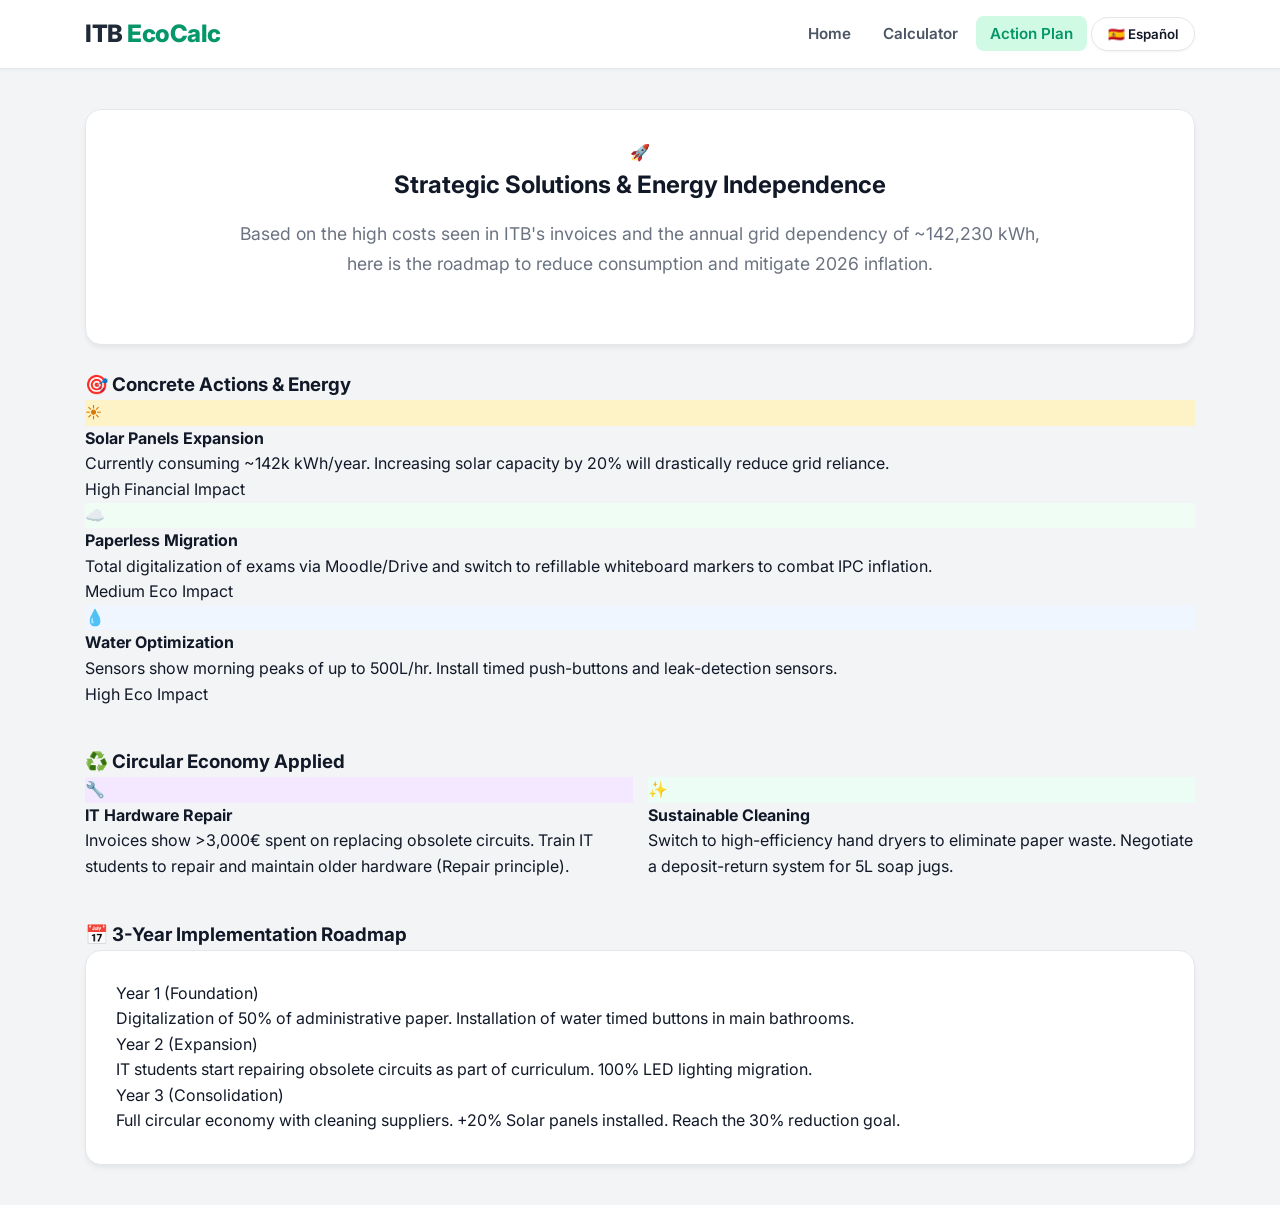
==== action-plan.html @ 1314c759 "Subiendo mi pagina web" ====
<!DOCTYPE html>
<html lang="en">
<head>
    <meta charset="UTF-8">
    <meta name="viewport" content="width=device-width, initial-scale=1.0">
    <title>Action Plan - ITB</title>
    <link href="https://fonts.googleapis.com/css2?family=Inter:wght@300;400;600;700&display=swap" rel="stylesheet">
    <link rel="stylesheet" href="css/style.css">
</head>
<body>
    <header class="navbar">
        <div class="nav-container">
            <h1 class="logo">ITB <span class="highlight">EcoCalc</span></h1>
            <nav>
                <a href="index.html" class="i18n" data-en="Home" data-es="Inicio">Home</a>
                <a href="calculator.html" class="i18n" data-en="Calculator" data-es="Calculadora">Calculator</a>
                <a href="action-plan.html" class="i18n active" data-en="Action Plan" data-es="Plan de Acción">Action Plan</a>
                <button class="lang-btn" onclick="toggleLang()" id="langBtn">🇪🇸 Español</button>
            </nav>
        </div>
    </header>

    <main class="container">
        <div class="card hero-card center-text">
            <span class="icon-huge">🚀</span>
            <h2 class="i18n" data-en="Strategic Solutions & Energy Independence" data-es="Soluciones Estratégicas e Independencia Energética">Strategic Solutions & Energy Independence</h2>
            <p class="i18n subtitle" style="margin-top: 15px;" data-en="Based on the high costs seen in ITB's invoices and the annual grid dependency of ~142,230 kWh, here is the roadmap to reduce consumption and mitigate 2026 inflation." data-es="Basado en los altos costes del ITB y la dependencia eléctrica anual de ~142.230 kWh, este es el plan para reducir el consumo y mitigar la inflación de 2026.">Based on the high costs seen in ITB's invoices and the annual grid dependency of ~142,230 kWh, here is the roadmap to reduce consumption and mitigate 2026 inflation.</p>
        </div>

        <h3 class="section-title i18n" data-en="🎯 Concrete Actions & Energy" data-es="🎯 Acciones Concretas y Energía">🎯 Concrete Actions & Energy</h3>
        
        <div class="grid-3">
            <div class="action-item">
                <div class="action-icon" style="background: #fef3c7; color: #d97706;">☀️</div>
                <h4 class="i18n" data-en="Solar Panels Expansion" data-es="Expansión Placas Solares">Solar Panels Expansion</h4>
                <p class="text-small i18n" data-en="Currently consuming ~142k kWh/year. Increasing solar capacity by 20% will drastically reduce grid reliance." data-es="Consumo actual de ~142k kWh/año. Aumentar la capacidad solar un 20% reducirá drásticamente la dependencia de la red.">Currently consuming ~142k kWh/year. Increasing solar capacity by 20% will drastically reduce grid reliance.</p>
                <span class="impact-badge impact-high i18n" data-en="High Financial Impact" data-es="Alto Impacto Financiero">High Financial Impact</span>
            </div>

            <div class="action-item">
                <div class="action-icon" style="background: #f0fdf4; color: #15803d;">☁️</div>
                <h4 class="i18n" data-en="Paperless Migration" data-es="Migración Cero Papel">Paperless Migration</h4>
                <p class="text-small i18n" data-en="Total digitalization of exams via Moodle/Drive and switch to refillable whiteboard markers to combat IPC inflation." data-es="Digitalización total de exámenes vía Moodle/Drive y cambio a rotuladores recargables para combatir la inflación.">Total digitalization of exams via Moodle/Drive and switch to refillable whiteboard markers to combat IPC inflation.</p>
                <span class="impact-badge impact-med i18n" data-en="Medium Eco Impact" data-es="Impacto Eco Medio">Medium Eco Impact</span>
            </div>

            <div class="action-item">
                <div class="action-icon" style="background: #eff6ff; color: #1d4ed8;">💧</div>
                <h4 class="i18n" data-en="Water Optimization" data-es="Optimización de Agua">Water Optimization</h4>
                <p class="text-small i18n" data-en="Sensors show morning peaks of up to 500L/hr. Install timed push-buttons and leak-detection sensors." data-es="Los sensores muestran picos matutinos de 500L/h. Instalar pulsadores temporizados y sensores de fugas.">Sensors show morning peaks of up to 500L/hr. Install timed push-buttons and leak-detection sensors.</p>
                <span class="impact-badge impact-high i18n" data-en="High Eco Impact" data-es="Alto Impacto Eco">High Eco Impact</span>
            </div>
        </div>

        <h3 class="section-title i18n" style="margin-top: 40px;" data-en="♻️ Circular Economy Applied" data-es="♻️ Economía Circular Aplicada">♻️ Circular Economy Applied</h3>
        
        <div class="grid-2">
            <div class="action-item">
                <div class="action-icon" style="background: #f3e8ff; color: #6d28d9;">🔧</div>
                <h4 class="i18n" data-en="IT Hardware Repair" data-es="Reparación Hardware IT">IT Hardware Repair</h4>
                <p class="text-small i18n" data-en="Invoices show >3,000€ spent on replacing obsolete circuits. Train IT students to repair and maintain older hardware (Repair principle)." data-es="Facturas de >3.000€ en reemplazar circuitos. Formar a alumnos para reparar hardware antiguo (Principio de Reparación).">Invoices show >3,000€ spent on replacing obsolete circuits. Train IT students to repair and maintain older hardware (Repair principle).</p>
            </div>

            <div class="action-item">
                <div class="action-icon" style="background: #ecfdf5; color: #047857;">✨</div>
                <h4 class="i18n" data-en="Sustainable Cleaning" data-es="Limpieza Sostenible">Sustainable Cleaning</h4>
                <p class="text-small i18n" data-en="Switch to high-efficiency hand dryers to eliminate paper waste. Negotiate a deposit-return system for 5L soap jugs." data-es="Secadores de aire de alta eficiencia para eliminar papel. Negociar sistema de retorno para garrafas de jabón de 5L.">Switch to high-efficiency hand dryers to eliminate paper waste. Negotiate a deposit-return system for 5L soap jugs.</p>
            </div>
        </div>

        <h3 class="section-title i18n" style="margin-top: 40px;" data-en="📅 3-Year Implementation Roadmap" data-es="📅 Roadmap de Implementación (3 Años)">📅 3-Year Implementation Roadmap</h3>
        
        <div class="card">
            <div class="timeline">
                <div class="timeline-step">
                    <div class="step-year i18n" data-en="Year 1 (Foundation)" data-es="Año 1 (Fundamentos)">Year 1 (Foundation)</div>
                    <div class="step-content">
                        <p class="i18n" data-en="Digitalization of 50% of administrative paper. Installation of water timed buttons in main bathrooms." data-es="Digitalización del 50% del papel administrativo. Instalación de pulsadores de agua en lavabos principales.">Digitalization of 50% of administrative paper. Installation of water timed buttons in main bathrooms.</p>
                    </div>
                </div>
                <div class="timeline-step">
                    <div class="step-year i18n" data-en="Year 2 (Expansion)" data-es="Año 2 (Expansión)">Year 2 (Expansion)</div>
                    <div class="step-content">
                        <p class="i18n" data-en="IT students start repairing obsolete circuits as part of curriculum. 100% LED lighting migration." data-es="Alumnos de IT comienzan a reparar circuitos como parte del temario. Migración 100% a iluminación LED.">IT students start repairing obsolete circuits as part of curriculum. 100% LED lighting migration.</p>
                    </div>
                </div>
                <div class="timeline-step">
                    <div class="step-year i18n" data-en="Year 3 (Consolidation)" data-es="Año 3 (Consolidación)">Year 3 (Consolidation)</div>
                    <div class="step-content">
                        <p class="i18n" data-en="Full circular economy with cleaning suppliers. +20% Solar panels installed. Reach the 30% reduction goal." data-es="Economía circular total con proveedores de limpieza. +20% Placas solares instaladas. Meta del 30% alcanzada.">Full circular economy with cleaning suppliers. +20% Solar panels installed. Reach the 30% reduction goal.</p>
                    </div>
                </div>
            </div>
        </div>

    </main>
    <script src="js/app.js"></script>
</body>
</html>
---- css/style.css ----
/* VARIABLES GLOBALES */
:root { 
    --primary: #059669; 
    --primary-light: #d1fae5; 
    --primary-dark: #047857;
    --dark: #111827; 
    --gray: #4b5563; 
    --light-gray: #6b7280;
    --bg: #f3f4f6; 
    --card: #ffffff; 
    --border: #e5e7eb; 
}

* { margin: 0; padding: 0; box-sizing: border-box; font-family: 'Inter', sans-serif; }
body { background: var(--bg); color: var(--dark); line-height: 1.6; }

/* NAVBAR */
.navbar { background: var(--card); border-bottom: 1px solid var(--border); position: sticky; top:0; z-index: 100; box-shadow: 0 1px 3px rgba(0,0,0,0.04);}
.nav-container { max-width: 1150px; margin: auto; padding: 15px 20px; display: flex; justify-content: space-between; align-items: center; flex-wrap: wrap; gap: 15px;}
.logo { font-size: 1.5rem; font-weight: 800; color: #1f2937; letter-spacing: -0.5px;}
.highlight { color: var(--primary); }
.nav-links { display: flex; align-items: center; gap: 8px; flex-wrap: wrap; justify-content: center;}
nav a { text-decoration: none; color: var(--gray); font-weight: 600; padding: 8px 14px; border-radius: 8px; font-size: 0.95rem; transition: all 0.2s;}
nav a:hover { background: #f3f4f6; color: var(--dark); }
nav a.active { background: var(--primary-light); color: var(--primary); }
.lang-btn { background: white; border: 1px solid var(--border); padding: 8px 16px; border-radius: 20px; cursor: pointer; font-weight: 600; box-shadow: 0 1px 2px rgba(0,0,0,0.05); transition: 0.2s; color: var(--dark);}
.lang-btn:hover { background: #f9fafb; transform: translateY(-1px); box-shadow: 0 2px 4px rgba(0,0,0,0.05);}

/* CONTENEDORES Y TARJETAS */
.container { max-width: 1150px; margin: 40px auto; padding: 0 20px; }
.card { background: var(--card); padding: 30px; border-radius: 16px; border: 1px solid var(--border); box-shadow: 0 4px 6px -1px rgba(0,0,0,0.05), 0 2px 4px -1px rgba(0,0,0,0.03); margin-bottom: 25px; }
.center-text { text-align: center; }

/* 🟢 HOME "PRO" DESIGN 🟢 */
.hero-pro { padding: 60px 30px !important; border-top: none !important; background: linear-gradient(180deg, #ffffff 0%, #f8fafc 100%); position: relative; overflow: hidden; }
.hero-logo { max-width: 260px; margin: 0 auto 25px auto; display: block; position: relative; z-index: 2;}
.gradient-text { font-size: 2.2rem; font-weight: 800; background: linear-gradient(90deg, #059669, #2563eb); -webkit-background-clip: text; -webkit-text-fill-color: transparent; margin-bottom: 20px; letter-spacing: -0.5px;}
.subtitle { color: var(--light-gray); font-size: 1.1rem; max-width: 800px; margin: 0 auto 35px auto; line-height: 1.7; position: relative; z-index: 2;}
.data-sources { display: flex; justify-content: center; gap: 15px; margin: 0 0 40px 0; flex-wrap: wrap; position: relative; z-index: 2;}
.pro-pill { background: #ffffff; padding: 10px 22px; border-radius: 999px; border: 1px solid #e2e8f0; font-size: 0.95rem; font-weight: 600; color: var(--dark); display: flex; align-items: center; gap: 10px; box-shadow: 0 2px 4px rgba(0,0,0,0.02); transition: all 0.3s cubic-bezier(0.4, 0, 0.2, 1); cursor: default; }
.pro-pill:hover { transform: translateY(-3px); box-shadow: 0 10px 15px -3px rgba(0,0,0,0.1); border-color: #cbd5e1; }
.pro-pill .emoji { font-size: 1.2rem; }
.btn-glow { display: inline-block; background: var(--primary); color: white; border: none; padding: 16px 40px; border-radius: 12px; font-weight: 700; font-size: 1.1rem; cursor: pointer; transition: all 0.3s; box-shadow: 0 10px 15px -3px rgba(5, 150, 105, 0.3); text-decoration: none; position: relative; z-index: 2; }
.btn-glow:hover { background: var(--primary-dark); transform: translateY(-2px); box-shadow: 0 15px 25px -5px rgba(5, 150, 105, 0.4); }

/* CALCULADORA */
.dashboard-layout { display: grid; grid-template-columns: 360px 1fr; gap: 25px; }
.input-group { margin-bottom: 18px; }
.input-group label { display: block; font-size: 0.85rem; font-weight: 700; margin-bottom: 6px; color: var(--gray); }
.input-group input, .input-group select { width: 100%; padding: 12px; border: 1px solid var(--border); border-radius: 8px; font-size: 0.95rem; outline: none; transition: border-color 0.2s; background: #fff;}
.input-group input:focus, .input-group select:focus { border-color: var(--primary); box-shadow: 0 0 0 3px var(--primary-light);}

.grid-2 { display: grid; grid-template-columns: repeat(2, 1fr); gap: 15px; }
.grid-2-mini { display: grid; grid-template-columns: repeat(2, 1fr); gap: 10px; }

.special-box { padding: 18px; border-radius: 10px; }
.warning-box { background: #fffbeb; border: 1px dashed #f59e0b; }
.info-box { background: #eff6ff; border: 1px dashed #3b82f6; }

/* MICRO-TOGGLES INTERACTIVOS */
.micro-toggles-interactive { display: flex; flex-direction: column; gap: 8px; }
.micro-row { display: flex; align-items: center; justify-content: space-between; background: white; padding: 8px 12px; border-radius: 6px; border: 1px solid #cbd5e1; font-size: 0.85rem; font-weight: 600; color: var(--dark); transition: 0.2s;}
.micro-row:hover { border-color: var(--primary); }
.micro-row input[type="number"] { width: 60px !important; padding: 4px 8px !important; text-align: right; border: 1px solid #e2e8f0 !important; border-radius: 4px; font-weight: bold; background: #f8fafc !important;}
.micro-row input[type="number"]:focus { border-color: var(--primary) !important; background: white !important;}

.label-span { flex: 1; margin-right: 10px; line-height: 1.3;}

/* Interruptor (Toggle Switch) */
.toggle-row { background: #f8fafc; border-color: #cbd5e1; padding: 10px 12px;}
.switch { position: relative; display: inline-block; width: 44px; height: 24px; margin: 0; flex-shrink: 0;}
.switch input { opacity: 0; width: 0; height: 0; }
.slider { position: absolute; cursor: pointer; top: 0; left: 0; right: 0; bottom: 0; background-color: #cbd5e1; transition: .4s; border-radius: 24px;}
.slider:before { position: absolute; content: ""; height: 18px; width: 18px; left: 3px; bottom: 3px; background-color: white; transition: .4s; border-radius: 50%; box-shadow: 0 1px 2px rgba(0,0,0,0.2);}
input:checked + .slider { background-color: var(--primary); }
input:focus + .slider { box-shadow: 0 0 1px var(--primary); }
input:checked + .slider:before { transform: translateX(20px); }

/* IPC Inteligente */
.ipc-container { display: flex; flex-direction: column; gap: 8px; }
.ipc-row { display: flex; align-items: center; justify-content: space-between; background: #ffffff; padding: 8px 12px; border-radius: 8px; border: 1px solid #bfdbfe; }
.year-input { width: 75px !important; border: none !important; background: transparent !important; font-weight: 800; color: #4338ca; padding: 0 !important; font-size: 0.95rem;}
.arrow-icon { color: #93c5fd; font-size: 0.9rem; }
.percent-wrapper { display: flex; align-items: center; background: #f8fafc; padding: 6px 10px; border-radius: 6px; border: 1px solid #e2e8f0; }
.percent-wrapper input { width: 60px !important; border: none !important; background: transparent !important; text-align: right; font-weight: 700; padding: 0 5px 0 0 !important; font-size: 0.95rem; color: var(--dark);}

/* Resultados y Gráfico */
.res-box { background: #f8fafc; padding: 20px; border-radius: 10px; border: 1px solid #e2e8f0; border-left: 6px solid var(--primary); font-variant-numeric: tabular-nums; }
.res-box strong { font-size: 0.8rem; color: var(--light-gray); text-transform: uppercase; letter-spacing: 0.5px; display: block; margin-bottom: 8px; font-weight: 700;}
.chart-box { position: relative; height: 350px; width: 100%; padding: 20px;}

.btn-pdf { background: #1e293b; color: white; border: none; padding: 16px 20px; border-radius: 10px; font-weight: 700; cursor: pointer; transition: 0.3s; font-size: 1.05rem; width: 100%; margin-top: 15px;}
.btn-pdf:hover { background: #0f172a; box-shadow: 0 4px 6px rgba(0,0,0,0.1);}

/* Tablas */
.table-responsive { overflow-x: auto; -webkit-overflow-scrolling: touch; border-radius: 8px; border: 1px solid var(--border);}
.styled-table { width: 100%; border-collapse: collapse; font-size: 0.95rem; min-width: 650px;}
.styled-table th, .styled-table td { border-bottom: 1px solid var(--border); padding: 14px 15px; text-align: left; }
.styled-table th { background-color: #f8fafc; font-weight: 700; color: var(--dark); text-transform: uppercase; font-size: 0.8rem; letter-spacing: 0.5px;}


/* =========================================
   🟢 IMPRESIÓN PDF NATIVA (SÚPER BLINDADA) 🟢
   ========================================= */
.print-only { display: none; }

@media print {
    @page { 
        size: A4 portrait; 
        margin: 15mm; 
    }
    
    body, html { 
        background: white !important; 
        width: 100% !important; 
        margin: 0 !important; 
        padding: 0 !important;
        font-size: 11px !important;
    }

    /* FORZAR COLORES: Esto intenta forzar al navegador a imprimir los fondos */
    * {
        -webkit-print-color-adjust: exact !important; 
        print-color-adjust: exact !important; 
        color-adjust: exact !important;
    }

    /* OCULTAR TODO LO QUE NO SEA RESULTADOS */
    .params-panel, .navbar, .btn-pdf, .lang-btn, header { 
        display: none !important; 
    }
    
    /* Cabecera oficial visible y espaciada */
    .print-only { 
        display: block !important; 
        text-align: center; 
        margin-bottom: 30px !important; 
    }
    .print-header img { max-height: 50px; margin-bottom: 10px; }
    .print-header h2 { color: #059669 !important; font-size: 22px; margin: 0; }
    .print-header p { color: #6b7280 !important; font-size: 12px; margin-top: 5px; }
    .print-header hr { border: 0; border-top: 2px solid #059669 !important; margin-top: 15px; }
    
    /* Contenedor principal 100% ancho */
    .dashboard-layout { display: block !important; width: 100% !important; }
    .results-area { width: 100% !important; display: block !important; }
    
    /* 🟢 REGLAS ANTI-SOLAPAMIENTO PARA EL GRÁFICO 🟢 */
    .chart-box { 
        position: relative !important;
        height: 250px !important; /* Forzamos altura máxima */
        width: 100% !important;
        padding: 0 !important; 
        margin-bottom: 40px !important; /* Espacio gigante abajo para que no pise nada */
        break-inside: avoid !important; 
        page-break-inside: avoid !important;
        display: block !important;
        overflow: hidden !important; /* Si sobra algo del canvas, se corta, pero no pisa */
        border: none !important;
        box-shadow: none !important;
    }
    
    /* 🟢 CONTENEDORES DE RESULTADOS (Flexbox forzado) 🟢 */
    .card { 
        box-shadow: none !important; 
        border: none !important; 
        margin-bottom: 25px !important; 
        padding: 0 !important;
    }
    
    .grid-2 { 
        display: flex !important; 
        flex-wrap: wrap !important; 
        gap: 15px !important; 
        justify-content: space-between !important;
        margin-bottom: 30px !important;
    }

    .res-box { 
        width: 48% !important; /* Mitad de la hoja exacta */
        margin-bottom: 15px !important; 
        padding: 15px !important;
        box-sizing: border-box !important;
        break-inside: avoid !important; 
        page-break-inside: avoid !important; 
        background-color: #f8fafc !important;
        border: 1px solid #e5e7eb !important;
        border-left: 6px solid #059669 !important;
    }
    
    /* 🟢 PROTEGER TABLA PREDICTIVA 🟢 */
    #predictionTableContainer { 
        break-inside: avoid !important; 
        page-break-inside: avoid !important; 
        margin-top: 20px !important;
    }
    .styled-table th { background-color: #f1f5f9 !important; border-bottom: 2px solid #cbd5e1 !important;}
    .styled-table td { border-bottom: 1px solid #e2e8f0 !important; }
}


/* RESPONSIVE DESIGN AVANZADO (MÓVILES) */
@media (max-width: 950px) { 
    .dashboard-layout { grid-template-columns: 1fr; } 
    .grid-3 { grid-template-columns: repeat(2, 1fr); } 
}
@media (max-width: 600px) { 
    .nav-container { justify-content: center; text-align: center; flex-direction: column;}
    .nav-links { flex-wrap: wrap; justify-content: center; gap: 8px;}
    .container { margin-top: 20px; padding: 0 12px;}
    .card { padding: 20px; }
    body:not(.pdf-export-mode) .grid-2 { grid-template-columns: 1fr; } 
    .chart-box { height: 250px; padding: 5px; }
    .grid-3 { grid-template-columns: 1fr; }
    .gradient-text { font-size: 1.6rem; }
    .subtitle { font-size: 0.95rem; text-align: left;}
    .data-sources { gap: 10px; }
    .pro-pill { padding: 8px 16px; font-size: 0.85rem; width: 100%; justify-content: center;}
    .btn-glow { width: 100%; padding: 14px; font-size: 1rem;}
    .micro-row { font-size: 0.8rem; } 
}
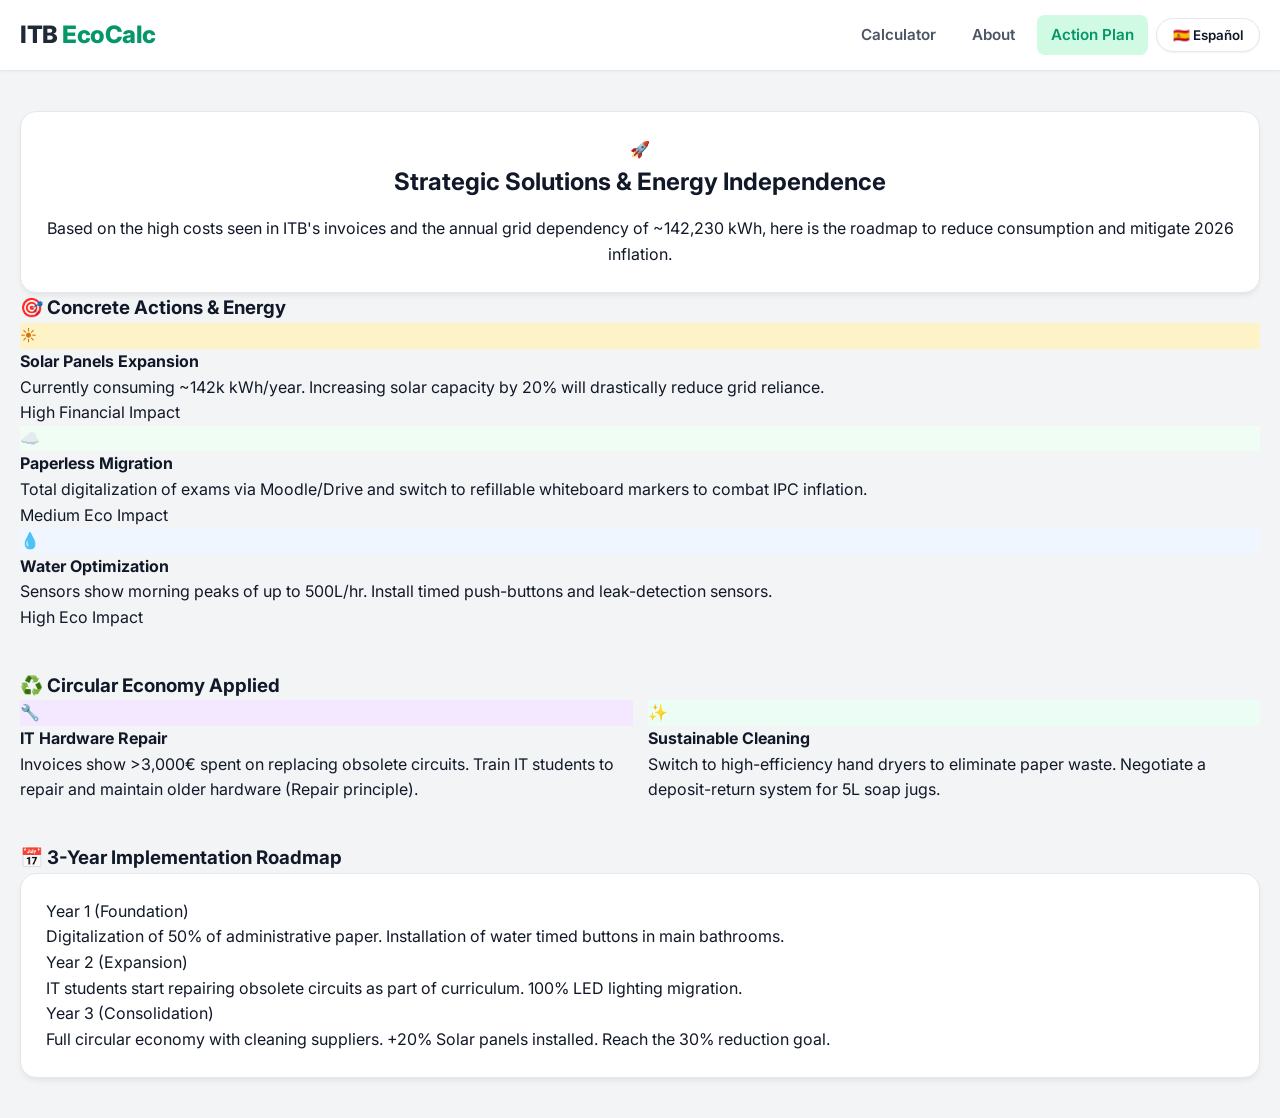
==== commit 6ccda3f7: "Actualizando mi pagina web" ====
--- a/action-plan.html
+++ b/action-plan.html
@@ -11,12 +11,14 @@
     <header class="navbar">
         <div class="nav-container">
             <h1 class="logo">ITB <span class="highlight">EcoCalc</span></h1>
-            <nav>
-                <a href="index.html" class="i18n" data-en="Home" data-es="Inicio">Home</a>
+            
+            <nav class="nav-links">
                 <a href="calculator.html" class="i18n" data-en="Calculator" data-es="Calculadora">Calculator</a>
+                <a href="index.html" class="i18n" data-en="About" data-es="Acerca de">About</a>
                 <a href="action-plan.html" class="i18n active" data-en="Action Plan" data-es="Plan de Acción">Action Plan</a>
                 <button class="lang-btn" onclick="toggleLang()" id="langBtn">🇪🇸 Español</button>
             </nav>
+
         </div>
     </header>
 
--- a/css/style.css
+++ b/css/style.css
@@ -16,7 +16,7 @@
 
 /* NAVBAR */
 .navbar { background: var(--card); border-bottom: 1px solid var(--border); position: sticky; top:0; z-index: 100; box-shadow: 0 1px 3px rgba(0,0,0,0.04);}
-.nav-container { max-width: 1150px; margin: auto; padding: 15px 20px; display: flex; justify-content: space-between; align-items: center; flex-wrap: wrap; gap: 15px;}
+.nav-container { max-width: 1450px; margin: auto; padding: 15px 20px; display: flex; justify-content: space-between; align-items: center; flex-wrap: wrap; gap: 15px;}
 .logo { font-size: 1.5rem; font-weight: 800; color: #1f2937; letter-spacing: -0.5px;}
 .highlight { color: var(--primary); }
 .nav-links { display: flex; align-items: center; gap: 8px; flex-wrap: wrap; justify-content: center;}
@@ -27,25 +27,24 @@
 .lang-btn:hover { background: #f9fafb; transform: translateY(-1px); box-shadow: 0 2px 4px rgba(0,0,0,0.05);}
 
 /* CONTENEDORES Y TARJETAS */
-.container { max-width: 1150px; margin: 40px auto; padding: 0 20px; }
-.card { background: var(--card); padding: 30px; border-radius: 16px; border: 1px solid var(--border); box-shadow: 0 4px 6px -1px rgba(0,0,0,0.05), 0 2px 4px -1px rgba(0,0,0,0.03); margin-bottom: 25px; }
+.container { max-width: 1450px; margin: 40px auto; padding: 0 20px; } /* Ancho expandido para 3 columnas */
+.card { background: var(--card); padding: 25px; border-radius: 16px; border: 1px solid var(--border); box-shadow: 0 4px 6px -1px rgba(0,0,0,0.05), 0 2px 4px -1px rgba(0,0,0,0.03); }
 .center-text { text-align: center; }
 
-/* 🟢 HOME "PRO" DESIGN 🟢 */
-.hero-pro { padding: 60px 30px !important; border-top: none !important; background: linear-gradient(180deg, #ffffff 0%, #f8fafc 100%); position: relative; overflow: hidden; }
-.hero-logo { max-width: 260px; margin: 0 auto 25px auto; display: block; position: relative; z-index: 2;}
-.gradient-text { font-size: 2.2rem; font-weight: 800; background: linear-gradient(90deg, #059669, #2563eb); -webkit-background-clip: text; -webkit-text-fill-color: transparent; margin-bottom: 20px; letter-spacing: -0.5px;}
-.subtitle { color: var(--light-gray); font-size: 1.1rem; max-width: 800px; margin: 0 auto 35px auto; line-height: 1.7; position: relative; z-index: 2;}
-.data-sources { display: flex; justify-content: center; gap: 15px; margin: 0 0 40px 0; flex-wrap: wrap; position: relative; z-index: 2;}
-.pro-pill { background: #ffffff; padding: 10px 22px; border-radius: 999px; border: 1px solid #e2e8f0; font-size: 0.95rem; font-weight: 600; color: var(--dark); display: flex; align-items: center; gap: 10px; box-shadow: 0 2px 4px rgba(0,0,0,0.02); transition: all 0.3s cubic-bezier(0.4, 0, 0.2, 1); cursor: default; }
-.pro-pill:hover { transform: translateY(-3px); box-shadow: 0 10px 15px -3px rgba(0,0,0,0.1); border-color: #cbd5e1; }
-.pro-pill .emoji { font-size: 1.2rem; }
-.btn-glow { display: inline-block; background: var(--primary); color: white; border: none; padding: 16px 40px; border-radius: 12px; font-weight: 700; font-size: 1.1rem; cursor: pointer; transition: all 0.3s; box-shadow: 0 10px 15px -3px rgba(5, 150, 105, 0.3); text-decoration: none; position: relative; z-index: 2; }
-.btn-glow:hover { background: var(--primary-dark); transform: translateY(-2px); box-shadow: 0 15px 25px -5px rgba(5, 150, 105, 0.4); }
+/* 🟢 CALCULADORA: ESTRUCTURA 3 COLUMNAS 🟢 */
+.dashboard-layout { 
+    display: grid; 
+    grid-template-columns: 290px 1fr 340px; /* Panel Izq | Centro Gráfico | Panel Der */
+    gap: 25px; 
+    align-items: start;
+}
+.left-panel { display: flex; flex-direction: column; gap: 25px; }
+.right-panel { display: flex; flex-direction: column; gap: 25px; }
+.center-panel { display: flex; flex-direction: column; gap: 25px; min-width: 0; } /* min-width 0 evita que el chart desborde */
 
-/* CALCULADORA */
-.dashboard-layout { display: grid; grid-template-columns: 360px 1fr; gap: 25px; }
-.input-group { margin-bottom: 18px; }
+
+/* INPUTS GENERALES */
+.input-group { margin-bottom: 15px; }
 .input-group label { display: block; font-size: 0.85rem; font-weight: 700; margin-bottom: 6px; color: var(--gray); }
 .input-group input, .input-group select { width: 100%; padding: 12px; border: 1px solid var(--border); border-radius: 8px; font-size: 0.95rem; outline: none; transition: border-color 0.2s; background: #fff;}
 .input-group input:focus, .input-group select:focus { border-color: var(--primary); box-shadow: 0 0 0 3px var(--primary-light);}
@@ -57,16 +56,26 @@
 .warning-box { background: #fffbeb; border: 1px dashed #f59e0b; }
 .info-box { background: #eff6ff; border: 1px dashed #3b82f6; }
 
-/* MICRO-TOGGLES INTERACTIVOS */
+/* 🟢 MICRO-TOGGLES INTERACTIVOS (SWITCHES Y SLIDERS) 🟢 */
 .micro-toggles-interactive { display: flex; flex-direction: column; gap: 8px; }
 .micro-row { display: flex; align-items: center; justify-content: space-between; background: white; padding: 8px 12px; border-radius: 6px; border: 1px solid #cbd5e1; font-size: 0.85rem; font-weight: 600; color: var(--dark); transition: 0.2s;}
 .micro-row:hover { border-color: var(--primary); }
-.micro-row input[type="number"] { width: 60px !important; padding: 4px 8px !important; text-align: right; border: 1px solid #e2e8f0 !important; border-radius: 4px; font-weight: bold; background: #f8fafc !important;}
+
+/* Sliders numéricos reducidos para encajar perfecto en la derecha */
+.micro-row input[type="number"] { 
+    width: 55px !important; 
+    padding: 2px 5px !important; 
+    text-align: right; 
+    border: 1px solid #e2e8f0 !important; 
+    border-radius: 4px; 
+    font-weight: bold; 
+    background: #f8fafc !important;
+}
 .micro-row input[type="number"]:focus { border-color: var(--primary) !important; background: white !important;}
 
 .label-span { flex: 1; margin-right: 10px; line-height: 1.3;}
 
-/* Interruptor (Toggle Switch) */
+/* Interruptor (Toggle Switch) iOS Style */
 .toggle-row { background: #f8fafc; border-color: #cbd5e1; padding: 10px 12px;}
 .switch { position: relative; display: inline-block; width: 44px; height: 24px; margin: 0; flex-shrink: 0;}
 .switch input { opacity: 0; width: 0; height: 0; }
@@ -105,117 +114,76 @@
 .print-only { display: none; }
 
 @media print {
-    @page { 
-        size: A4 portrait; 
-        margin: 15mm; 
-    }
+    @page { size: A4 portrait; margin: 15mm; }
     
-    body, html { 
-        background: white !important; 
-        width: 100% !important; 
-        margin: 0 !important; 
-        padding: 0 !important;
-        font-size: 11px !important;
-    }
+    body, html { background: white !important; width: 100% !important; margin: 0 !important; padding: 0 !important; font-size: 11px !important;}
+    * { -webkit-print-color-adjust: exact !important; print-color-adjust: exact !important; color-adjust: exact !important; }
 
-    /* FORZAR COLORES: Esto intenta forzar al navegador a imprimir los fondos */
-    * {
-        -webkit-print-color-adjust: exact !important; 
-        print-color-adjust: exact !important; 
-        color-adjust: exact !important;
-    }
-
-    /* OCULTAR TODO LO QUE NO SEA RESULTADOS */
-    .params-panel, .navbar, .btn-pdf, .lang-btn, header { 
-        display: none !important; 
-    }
+    /* Ocultar las columnas laterales y controles al imprimir */
+    .params-panel, .navbar, .btn-pdf, .lang-btn, header, .left-panel, .right-panel { display: none !important; }
     
-    /* Cabecera oficial visible y espaciada */
-    .print-only { 
-        display: block !important; 
-        text-align: center; 
-        margin-bottom: 30px !important; 
-    }
+    .print-only { display: block !important; text-align: center; margin-bottom: 30px !important; }
     .print-header img { max-height: 50px; margin-bottom: 10px; }
     .print-header h2 { color: #059669 !important; font-size: 22px; margin: 0; }
     .print-header p { color: #6b7280 !important; font-size: 12px; margin-top: 5px; }
     .print-header hr { border: 0; border-top: 2px solid #059669 !important; margin-top: 15px; }
     
-    /* Contenedor principal 100% ancho */
     .dashboard-layout { display: block !important; width: 100% !important; }
     .results-area { width: 100% !important; display: block !important; }
     
-    /* 🟢 REGLAS ANTI-SOLAPAMIENTO PARA EL GRÁFICO 🟢 */
-    .chart-box { 
-        position: relative !important;
-        height: 250px !important; /* Forzamos altura máxima */
-        width: 100% !important;
-        padding: 0 !important; 
-        margin-bottom: 40px !important; /* Espacio gigante abajo para que no pise nada */
-        break-inside: avoid !important; 
-        page-break-inside: avoid !important;
-        display: block !important;
-        overflow: hidden !important; /* Si sobra algo del canvas, se corta, pero no pisa */
-        border: none !important;
-        box-shadow: none !important;
-    }
+    .chart-box { position: relative !important; height: 250px !important; width: 100% !important; padding: 0 !important; margin-bottom: 40px !important; break-inside: avoid !important; page-break-inside: avoid !important; display: block !important; overflow: hidden !important; border: none !important; box-shadow: none !important;}
     
-    /* 🟢 CONTENEDORES DE RESULTADOS (Flexbox forzado) 🟢 */
-    .card { 
-        box-shadow: none !important; 
-        border: none !important; 
-        margin-bottom: 25px !important; 
-        padding: 0 !important;
-    }
+    .card { box-shadow: none !important; border: none !important; margin-bottom: 25px !important; padding: 0 !important;}
+    .grid-2 { display: flex !important; flex-wrap: wrap !important; gap: 15px !important; justify-content: space-between !important; margin-bottom: 30px !important;}
+    .res-box { width: 48% !important; margin-bottom: 15px !important; padding: 15px !important; box-sizing: border-box !important; break-inside: avoid !important; page-break-inside: avoid !important; background-color: #f8fafc !important; border: 1px solid #e5e7eb !important; border-left: 6px solid #059669 !important;}
     
-    .grid-2 { 
-        display: flex !important; 
-        flex-wrap: wrap !important; 
-        gap: 15px !important; 
-        justify-content: space-between !important;
-        margin-bottom: 30px !important;
-    }
-
-    .res-box { 
-        width: 48% !important; /* Mitad de la hoja exacta */
-        margin-bottom: 15px !important; 
-        padding: 15px !important;
-        box-sizing: border-box !important;
-        break-inside: avoid !important; 
-        page-break-inside: avoid !important; 
-        background-color: #f8fafc !important;
-        border: 1px solid #e5e7eb !important;
-        border-left: 6px solid #059669 !important;
-    }
-    
-    /* 🟢 PROTEGER TABLA PREDICTIVA 🟢 */
-    #predictionTableContainer { 
-        break-inside: avoid !important; 
-        page-break-inside: avoid !important; 
-        margin-top: 20px !important;
-    }
+    #predictionTableContainer { break-inside: avoid !important; page-break-inside: avoid !important; margin-top: 20px !important;}
     .styled-table th { background-color: #f1f5f9 !important; border-bottom: 2px solid #cbd5e1 !important;}
     .styled-table td { border-bottom: 1px solid #e2e8f0 !important; }
 }
 
 
-/* RESPONSIVE DESIGN AVANZADO (MÓVILES) */
-@media (max-width: 950px) { 
-    .dashboard-layout { grid-template-columns: 1fr; } 
-    .grid-3 { grid-template-columns: repeat(2, 1fr); } 
+/* =========================================
+   📱 DISEÑO ULTRA-RESPONSIVE (MÓVIL & TABLET)
+   ========================================= */
+/* Pantallas medianas (iPads, portátiles pequeños) */
+@media (max-width: 1250px) {
+    .dashboard-layout { 
+        grid-template-columns: 300px 1fr; /* Pasa a 2 columnas */
+    }
+    .right-panel { 
+        grid-column: 1 / -1; /* El panel derecho (filtros) baja abajo del todo y se expande */
+        flex-direction: row; 
+        flex-wrap: wrap; 
+    }
+    .right-panel > * { flex: 1 1 300px; } /* Las tarjetas de filtros se dividen en dos columnas abajo */
 }
-@media (max-width: 600px) { 
+
+/* Teléfonos Móviles y pantallas pequeñas */
+@media (max-width: 900px) { 
     .nav-container { justify-content: center; text-align: center; flex-direction: column;}
     .nav-links { flex-wrap: wrap; justify-content: center; gap: 8px;}
     .container { margin-top: 20px; padding: 0 12px;}
+    
+    .dashboard-layout { 
+        display: flex; 
+        flex-direction: column; /* Todo se pone en 1 sola columna vertical */
+    }
+    
+    .right-panel { flex-direction: column; }
+    body:not(.pdf-export-mode) .grid-2 { grid-template-columns: 1fr; } 
+    .chart-box { height: 280px; padding: 10px; }
+    
+    /* Touch UI Tweaks: Botones más grandes para dedos */
     .card { padding: 20px; }
-    body:not(.pdf-export-mode) .grid-2 { grid-template-columns: 1fr; } 
-    .chart-box { height: 250px; padding: 5px; }
-    .grid-3 { grid-template-columns: 1fr; }
+    .micro-row { padding: 14px 12px; font-size: 0.9rem; } /* Más gordos para tocar fácil */
+    .toggle-row { padding: 16px 12px; }
+    
+    /* Textos home responsive */
+    .hero-pro { padding: 40px 20px !important;}
     .gradient-text { font-size: 1.6rem; }
     .subtitle { font-size: 0.95rem; text-align: left;}
     .data-sources { gap: 10px; }
     .pro-pill { padding: 8px 16px; font-size: 0.85rem; width: 100%; justify-content: center;}
     .btn-glow { width: 100%; padding: 14px; font-size: 1rem;}
-    .micro-row { font-size: 0.8rem; } 
 }
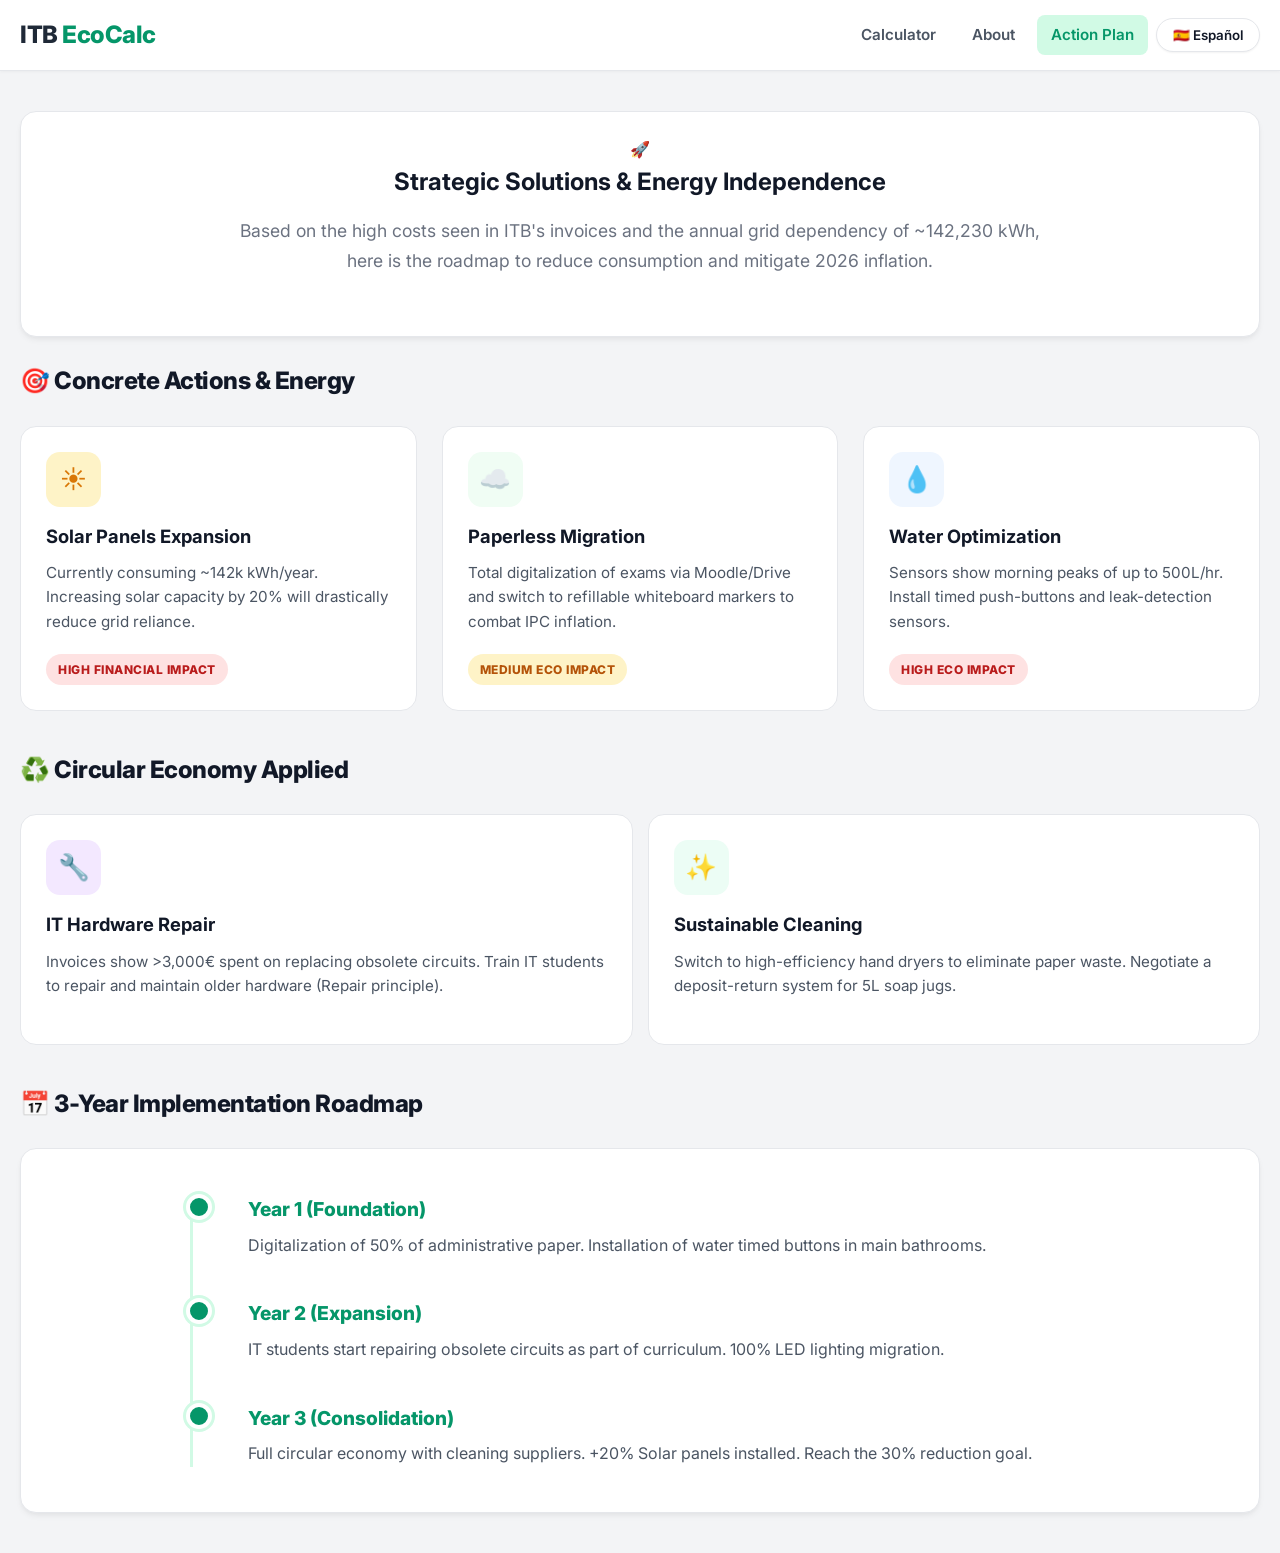
==== commit 853cbb87: "a" ====
--- a/action-plan.html
+++ b/action-plan.html
@@ -3,7 +3,7 @@
 <head>
     <meta charset="UTF-8">
     <meta name="viewport" content="width=device-width, initial-scale=1.0">
-    <title>Action Plan - ITB</title>
+    <title>Action Plan - ITB EcoCalc</title>
     <link href="https://fonts.googleapis.com/css2?family=Inter:wght@300;400;600;700&display=swap" rel="stylesheet">
     <link rel="stylesheet" href="css/style.css">
 </head>
@@ -11,14 +11,12 @@
     <header class="navbar">
         <div class="nav-container">
             <h1 class="logo">ITB <span class="highlight">EcoCalc</span></h1>
-            
             <nav class="nav-links">
-                <a href="calculator.html" class="i18n" data-en="Calculator" data-es="Calculadora">Calculator</a>
-                <a href="index.html" class="i18n" data-en="About" data-es="Acerca de">About</a>
+                <a href="index.html" class="i18n" data-en="Calculator" data-es="Calculadora">Calculator</a>
+                <a href="about.html" class="i18n" data-en="About" data-es="Acerca de">About</a>
                 <a href="action-plan.html" class="i18n active" data-en="Action Plan" data-es="Plan de Acción">Action Plan</a>
                 <button class="lang-btn" onclick="toggleLang()" id="langBtn">🇪🇸 Español</button>
             </nav>
-
         </div>
     </header>
 
@@ -30,7 +28,6 @@
         </div>
 
         <h3 class="section-title i18n" data-en="🎯 Concrete Actions & Energy" data-es="🎯 Acciones Concretas y Energía">🎯 Concrete Actions & Energy</h3>
-        
         <div class="grid-3">
             <div class="action-item">
                 <div class="action-icon" style="background: #fef3c7; color: #d97706;">☀️</div>
@@ -38,14 +35,12 @@
                 <p class="text-small i18n" data-en="Currently consuming ~142k kWh/year. Increasing solar capacity by 20% will drastically reduce grid reliance." data-es="Consumo actual de ~142k kWh/año. Aumentar la capacidad solar un 20% reducirá drásticamente la dependencia de la red.">Currently consuming ~142k kWh/year. Increasing solar capacity by 20% will drastically reduce grid reliance.</p>
                 <span class="impact-badge impact-high i18n" data-en="High Financial Impact" data-es="Alto Impacto Financiero">High Financial Impact</span>
             </div>
-
             <div class="action-item">
                 <div class="action-icon" style="background: #f0fdf4; color: #15803d;">☁️</div>
                 <h4 class="i18n" data-en="Paperless Migration" data-es="Migración Cero Papel">Paperless Migration</h4>
                 <p class="text-small i18n" data-en="Total digitalization of exams via Moodle/Drive and switch to refillable whiteboard markers to combat IPC inflation." data-es="Digitalización total de exámenes vía Moodle/Drive y cambio a rotuladores recargables para combatir la inflación.">Total digitalization of exams via Moodle/Drive and switch to refillable whiteboard markers to combat IPC inflation.</p>
                 <span class="impact-badge impact-med i18n" data-en="Medium Eco Impact" data-es="Impacto Eco Medio">Medium Eco Impact</span>
             </div>
-
             <div class="action-item">
                 <div class="action-icon" style="background: #eff6ff; color: #1d4ed8;">💧</div>
                 <h4 class="i18n" data-en="Water Optimization" data-es="Optimización de Agua">Water Optimization</h4>
@@ -55,14 +50,12 @@
         </div>
 
         <h3 class="section-title i18n" style="margin-top: 40px;" data-en="♻️ Circular Economy Applied" data-es="♻️ Economía Circular Aplicada">♻️ Circular Economy Applied</h3>
-        
         <div class="grid-2">
             <div class="action-item">
                 <div class="action-icon" style="background: #f3e8ff; color: #6d28d9;">🔧</div>
                 <h4 class="i18n" data-en="IT Hardware Repair" data-es="Reparación Hardware IT">IT Hardware Repair</h4>
                 <p class="text-small i18n" data-en="Invoices show >3,000€ spent on replacing obsolete circuits. Train IT students to repair and maintain older hardware (Repair principle)." data-es="Facturas de >3.000€ en reemplazar circuitos. Formar a alumnos para reparar hardware antiguo (Principio de Reparación).">Invoices show >3,000€ spent on replacing obsolete circuits. Train IT students to repair and maintain older hardware (Repair principle).</p>
             </div>
-
             <div class="action-item">
                 <div class="action-icon" style="background: #ecfdf5; color: #047857;">✨</div>
                 <h4 class="i18n" data-en="Sustainable Cleaning" data-es="Limpieza Sostenible">Sustainable Cleaning</h4>
@@ -71,7 +64,6 @@
         </div>
 
         <h3 class="section-title i18n" style="margin-top: 40px;" data-en="📅 3-Year Implementation Roadmap" data-es="📅 Roadmap de Implementación (3 Años)">📅 3-Year Implementation Roadmap</h3>
-        
         <div class="card">
             <div class="timeline">
                 <div class="timeline-step">
@@ -94,7 +86,6 @@
                 </div>
             </div>
         </div>
-
     </main>
     <script src="js/app.js"></script>
 </body>
--- a/css/style.css
+++ b/css/style.css
@@ -27,21 +27,27 @@
 .lang-btn:hover { background: #f9fafb; transform: translateY(-1px); box-shadow: 0 2px 4px rgba(0,0,0,0.05);}
 
 /* CONTENEDORES Y TARJETAS */
-.container { max-width: 1450px; margin: 40px auto; padding: 0 20px; } /* Ancho expandido para 3 columnas */
-.card { background: var(--card); padding: 25px; border-radius: 16px; border: 1px solid var(--border); box-shadow: 0 4px 6px -1px rgba(0,0,0,0.05), 0 2px 4px -1px rgba(0,0,0,0.03); }
+.container { max-width: 1450px; margin: 40px auto; padding: 0 20px; } 
+.card { background: var(--card); padding: 25px; border-radius: 16px; border: 1px solid var(--border); box-shadow: 0 4px 6px -1px rgba(0,0,0,0.05), 0 2px 4px -1px rgba(0,0,0,0.03); margin-bottom: 25px; }
 .center-text { text-align: center; }
 
 /* 🟢 CALCULADORA: ESTRUCTURA 3 COLUMNAS 🟢 */
-.dashboard-layout { 
-    display: grid; 
-    grid-template-columns: 290px 1fr 340px; /* Panel Izq | Centro Gráfico | Panel Der */
-    gap: 25px; 
-    align-items: start;
-}
-.left-panel { display: flex; flex-direction: column; gap: 25px; }
-.right-panel { display: flex; flex-direction: column; gap: 25px; }
-.center-panel { display: flex; flex-direction: column; gap: 25px; min-width: 0; } /* min-width 0 evita que el chart desborde */
+.dashboard-layout { display: grid; grid-template-columns: 290px 1fr 340px; gap: 25px; align-items: start; }
+.left-panel { display: flex; flex-direction: column; gap: 0px; }
+.right-panel { display: flex; flex-direction: column; gap: 0px; }
+.center-panel { display: flex; flex-direction: column; min-width: 0; } 
 
+/* HOME PRO DESIGN */
+.hero-pro { padding: 60px 30px !important; border-top: none !important; background: linear-gradient(180deg, #ffffff 0%, #f8fafc 100%); position: relative; overflow: hidden; }
+.hero-logo { max-width: 260px; margin: 0 auto 25px auto; display: block; position: relative; z-index: 2;}
+.gradient-text { font-size: 2.2rem; font-weight: 800; background: linear-gradient(90deg, #059669, #2563eb); -webkit-background-clip: text; -webkit-text-fill-color: transparent; margin-bottom: 20px; letter-spacing: -0.5px;}
+.subtitle { color: var(--light-gray); font-size: 1.1rem; max-width: 800px; margin: 0 auto 35px auto; line-height: 1.7; position: relative; z-index: 2;}
+.data-sources { display: flex; justify-content: center; gap: 15px; margin: 0 0 40px 0; flex-wrap: wrap; position: relative; z-index: 2;}
+.pro-pill { background: #ffffff; padding: 10px 22px; border-radius: 999px; border: 1px solid #e2e8f0; font-size: 0.95rem; font-weight: 600; color: var(--dark); display: flex; align-items: center; gap: 10px; box-shadow: 0 2px 4px rgba(0,0,0,0.02); transition: all 0.3s cubic-bezier(0.4, 0, 0.2, 1); cursor: default; }
+.pro-pill:hover { transform: translateY(-3px); box-shadow: 0 10px 15px -3px rgba(0,0,0,0.1); border-color: #cbd5e1; }
+.pro-pill .emoji { font-size: 1.2rem; }
+.btn-glow { display: inline-block; background: var(--primary); color: white; border: none; padding: 16px 40px; border-radius: 12px; font-weight: 700; font-size: 1.1rem; cursor: pointer; transition: all 0.3s; box-shadow: 0 10px 15px -3px rgba(5, 150, 105, 0.3); text-decoration: none; position: relative; z-index: 2; }
+.btn-glow:hover { background: var(--primary-dark); transform: translateY(-2px); box-shadow: 0 15px 25px -5px rgba(5, 150, 105, 0.4); }
 
 /* INPUTS GENERALES */
 .input-group { margin-bottom: 15px; }
@@ -56,26 +62,14 @@
 .warning-box { background: #fffbeb; border: 1px dashed #f59e0b; }
 .info-box { background: #eff6ff; border: 1px dashed #3b82f6; }
 
-/* 🟢 MICRO-TOGGLES INTERACTIVOS (SWITCHES Y SLIDERS) 🟢 */
+/* 🟢 MICRO-TOGGLES INTERACTIVOS 🟢 */
 .micro-toggles-interactive { display: flex; flex-direction: column; gap: 8px; }
 .micro-row { display: flex; align-items: center; justify-content: space-between; background: white; padding: 8px 12px; border-radius: 6px; border: 1px solid #cbd5e1; font-size: 0.85rem; font-weight: 600; color: var(--dark); transition: 0.2s;}
 .micro-row:hover { border-color: var(--primary); }
-
-/* Sliders numéricos reducidos para encajar perfecto en la derecha */
-.micro-row input[type="number"] { 
-    width: 55px !important; 
-    padding: 2px 5px !important; 
-    text-align: right; 
-    border: 1px solid #e2e8f0 !important; 
-    border-radius: 4px; 
-    font-weight: bold; 
-    background: #f8fafc !important;
-}
+.micro-row input[type="number"] { width: 55px !important; padding: 2px 5px !important; text-align: right; border: 1px solid #e2e8f0 !important; border-radius: 4px; font-weight: bold; background: #f8fafc !important;}
 .micro-row input[type="number"]:focus { border-color: var(--primary) !important; background: white !important;}
 
 .label-span { flex: 1; margin-right: 10px; line-height: 1.3;}
-
-/* Interruptor (Toggle Switch) iOS Style */
 .toggle-row { background: #f8fafc; border-color: #cbd5e1; padding: 10px 12px;}
 .switch { position: relative; display: inline-block; width: 44px; height: 24px; margin: 0; flex-shrink: 0;}
 .switch input { opacity: 0; width: 0; height: 0; }
@@ -107,83 +101,70 @@
 .styled-table th, .styled-table td { border-bottom: 1px solid var(--border); padding: 14px 15px; text-align: left; }
 .styled-table th { background-color: #f8fafc; font-weight: 700; color: var(--dark); text-transform: uppercase; font-size: 0.8rem; letter-spacing: 0.5px;}
 
+/* ACTION PLAN */
+.section-title { font-size: 1.5rem; color: var(--dark); margin-bottom: 25px; font-weight: 800; letter-spacing: -0.5px;}
+.grid-3 { display: grid; grid-template-columns: repeat(3, 1fr); gap: 25px; }
+.action-item { background: white; border: 1px solid var(--border); padding: 25px; border-radius: 16px; display: flex; flex-direction: column; transition: all 0.3s ease;}
+.action-item:hover { transform: translateY(-5px); box-shadow: 0 15px 25px -5px rgba(0,0,0,0.1); border-color: #d1d5db;}
+.action-icon { width: 55px; height: 55px; border-radius: 14px; display: flex; align-items: center; justify-content: center; font-size: 1.6rem; margin-bottom: 15px; }
+.action-item h4 { margin-bottom: 10px; font-size: 1.15rem; color: var(--dark); font-weight: 700;}
+.text-small { font-size: 0.95rem; color: var(--gray); margin-bottom: 20px; line-height: 1.6;}
+.impact-badge { display: inline-block; padding: 6px 12px; border-radius: 20px; font-size: 0.75rem; font-weight: 800; margin-top: auto; align-self: flex-start; text-transform: uppercase; letter-spacing: 0.5px;}
+.impact-high { background: #fee2e2; color: #b91c1c; }
+.impact-med { background: #fef3c7; color: #b45309; }
 
-/* =========================================
-   🟢 IMPRESIÓN PDF NATIVA (SÚPER BLINDADA) 🟢
-   ========================================= */
+.timeline { position: relative; max-width: 900px; margin: 20px auto; padding-left: 35px; border-left: 3px solid var(--primary-light); }
+.timeline-step { position: relative; margin-bottom: 40px; padding-left: 20px; }
+.timeline-step:last-child { margin-bottom: 0; }
+.timeline-step::before { content: ''; position: absolute; left: -42px; top: 0; width: 18px; height: 18px; background: var(--primary); border-radius: 50%; border: 4px solid white; box-shadow: 0 0 0 3px var(--primary-light); }
+.step-year { font-weight: 800; color: var(--primary); font-size: 1.2rem; margin-bottom: 8px; }
+.step-content p { color: var(--gray); font-size: 1rem; margin: 0; line-height: 1.6;}
+
+/* 🟢 IMPRESIÓN PDF NATIVA 🟢 */
 .print-only { display: none; }
-
 @media print {
     @page { size: A4 portrait; margin: 15mm; }
-    
     body, html { background: white !important; width: 100% !important; margin: 0 !important; padding: 0 !important; font-size: 11px !important;}
     * { -webkit-print-color-adjust: exact !important; print-color-adjust: exact !important; color-adjust: exact !important; }
-
-    /* Ocultar las columnas laterales y controles al imprimir */
     .params-panel, .navbar, .btn-pdf, .lang-btn, header, .left-panel, .right-panel { display: none !important; }
-    
     .print-only { display: block !important; text-align: center; margin-bottom: 30px !important; }
     .print-header img { max-height: 50px; margin-bottom: 10px; }
     .print-header h2 { color: #059669 !important; font-size: 22px; margin: 0; }
     .print-header p { color: #6b7280 !important; font-size: 12px; margin-top: 5px; }
     .print-header hr { border: 0; border-top: 2px solid #059669 !important; margin-top: 15px; }
-    
     .dashboard-layout { display: block !important; width: 100% !important; }
     .results-area { width: 100% !important; display: block !important; }
-    
     .chart-box { position: relative !important; height: 250px !important; width: 100% !important; padding: 0 !important; margin-bottom: 40px !important; break-inside: avoid !important; page-break-inside: avoid !important; display: block !important; overflow: hidden !important; border: none !important; box-shadow: none !important;}
-    
     .card { box-shadow: none !important; border: none !important; margin-bottom: 25px !important; padding: 0 !important;}
     .grid-2 { display: flex !important; flex-wrap: wrap !important; gap: 15px !important; justify-content: space-between !important; margin-bottom: 30px !important;}
     .res-box { width: 48% !important; margin-bottom: 15px !important; padding: 15px !important; box-sizing: border-box !important; break-inside: avoid !important; page-break-inside: avoid !important; background-color: #f8fafc !important; border: 1px solid #e5e7eb !important; border-left: 6px solid #059669 !important;}
-    
     #predictionTableContainer { break-inside: avoid !important; page-break-inside: avoid !important; margin-top: 20px !important;}
     .styled-table th { background-color: #f1f5f9 !important; border-bottom: 2px solid #cbd5e1 !important;}
     .styled-table td { border-bottom: 1px solid #e2e8f0 !important; }
 }
 
-
-/* =========================================
-   📱 DISEÑO ULTRA-RESPONSIVE (MÓVIL & TABLET)
-   ========================================= */
-/* Pantallas medianas (iPads, portátiles pequeños) */
+/* 📱 DISEÑO ULTRA-RESPONSIVE */
 @media (max-width: 1250px) {
-    .dashboard-layout { 
-        grid-template-columns: 300px 1fr; /* Pasa a 2 columnas */
-    }
-    .right-panel { 
-        grid-column: 1 / -1; /* El panel derecho (filtros) baja abajo del todo y se expande */
-        flex-direction: row; 
-        flex-wrap: wrap; 
-    }
-    .right-panel > * { flex: 1 1 300px; } /* Las tarjetas de filtros se dividen en dos columnas abajo */
+    .dashboard-layout { grid-template-columns: 300px 1fr; }
+    .right-panel { grid-column: 1 / -1; flex-direction: row; flex-wrap: wrap; }
+    .right-panel > * { flex: 1 1 300px; } 
 }
-
-/* Teléfonos Móviles y pantallas pequeñas */
 @media (max-width: 900px) { 
     .nav-container { justify-content: center; text-align: center; flex-direction: column;}
     .nav-links { flex-wrap: wrap; justify-content: center; gap: 8px;}
     .container { margin-top: 20px; padding: 0 12px;}
-    
-    .dashboard-layout { 
-        display: flex; 
-        flex-direction: column; /* Todo se pone en 1 sola columna vertical */
-    }
-    
+    .dashboard-layout { display: flex; flex-direction: column; }
     .right-panel { flex-direction: column; }
     body:not(.pdf-export-mode) .grid-2 { grid-template-columns: 1fr; } 
     .chart-box { height: 280px; padding: 10px; }
-    
-    /* Touch UI Tweaks: Botones más grandes para dedos */
     .card { padding: 20px; }
-    .micro-row { padding: 14px 12px; font-size: 0.9rem; } /* Más gordos para tocar fácil */
+    .micro-row { padding: 14px 12px; font-size: 0.9rem; } 
     .toggle-row { padding: 16px 12px; }
-    
-    /* Textos home responsive */
     .hero-pro { padding: 40px 20px !important;}
     .gradient-text { font-size: 1.6rem; }
     .subtitle { font-size: 0.95rem; text-align: left;}
     .data-sources { gap: 10px; }
     .pro-pill { padding: 8px 16px; font-size: 0.85rem; width: 100%; justify-content: center;}
     .btn-glow { width: 100%; padding: 14px; font-size: 1rem;}
+    .grid-3 { grid-template-columns: 1fr; }
 }
